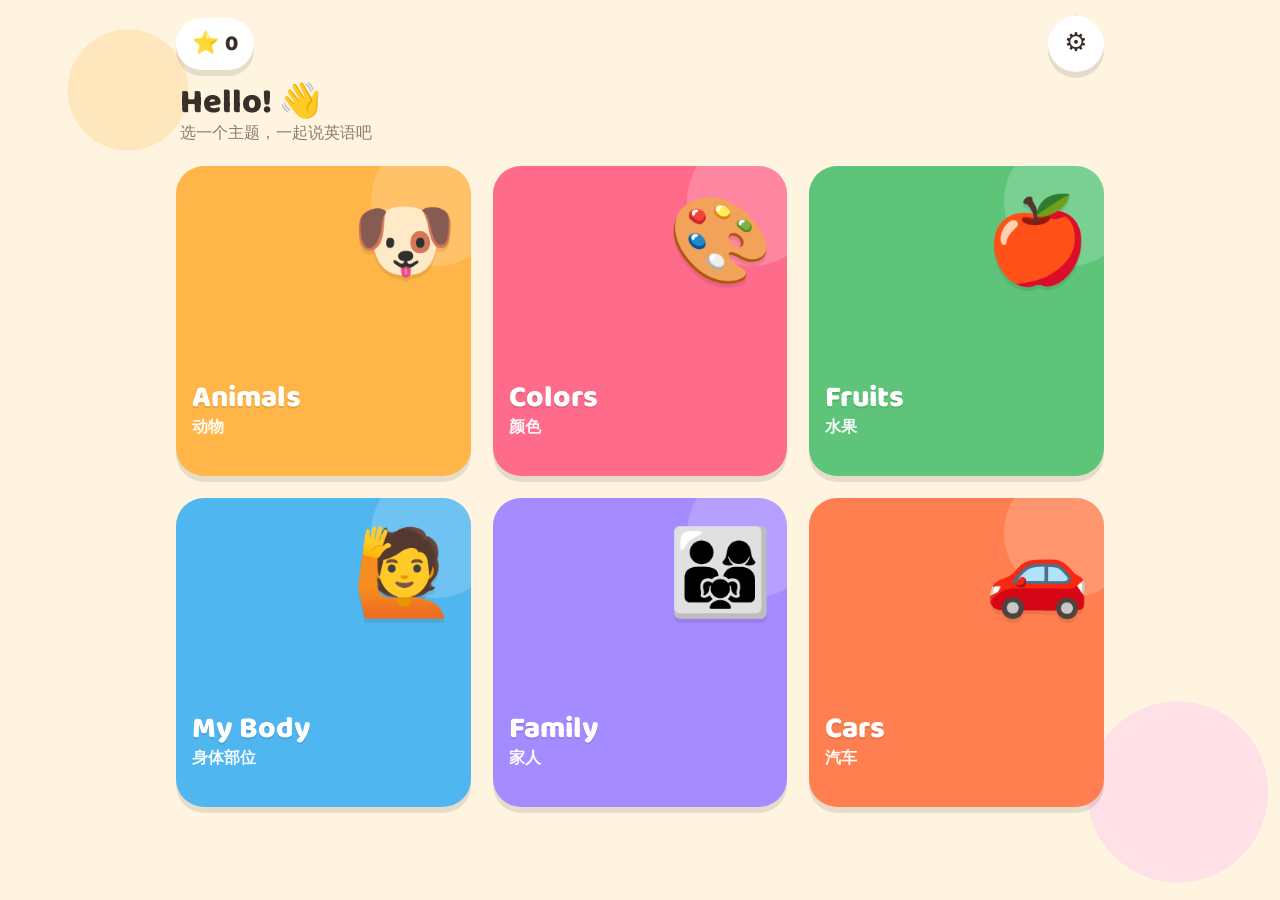
==== src_claude/index.html @ 4263cb34 "第一版本" ====
<!DOCTYPE html>
<html lang="zh-CN">
<head>
<meta charset="UTF-8">
<meta name="viewport" content="width=device-width, initial-scale=1, maximum-scale=1, user-scalable=no, viewport-fit=cover">
<meta name="theme-color" content="#FFF4E0">
<meta name="apple-mobile-web-app-capable" content="yes">
<meta name="apple-mobile-web-app-status-bar-style" content="default">
<title>Hello English</title>
<link rel="preconnect" href="https://fonts.googleapis.com">
<link href="https://fonts.googleapis.com/css2?family=Baloo+2:wght@600;700;800&display=swap" rel="stylesheet">
<link rel="stylesheet" href="css/app.css">
</head>
<body>
<div id="app"></div>
<div class="toast" id="toast"></div>

<script src="js/app.js"></script>
</body>
</html>
---- src_claude/css/app.css ----
:root{
  --bg:#FFF4E0; --ink:#3A2E2A; --ink-soft:#8A7A70; --card:#FFFFFF;
  --shadow:0 6px 0 rgba(58,46,42,.12);
  --radius:28px;
  --good:#4CC38A; --bad:#FF6B6B; --star:#FFC531;
  --font:"Baloo 2","PingFang SC","Microsoft YaHei","Hiragino Sans GB",system-ui,sans-serif;
}
*{box-sizing:border-box;-webkit-tap-highlight-color:transparent;}
html,body{margin:0;height:100%;}
body{
  background:var(--bg);color:var(--ink);font-family:var(--font);
  user-select:none;-webkit-user-select:none;touch-action:manipulation;overflow:hidden;
  background-image:radial-gradient(circle at 10% 10%,#FFE7BD 0 60px,transparent 61px),
                   radial-gradient(circle at 92% 88%,#FFE0E6 0 90px,transparent 91px);
}
button{font-family:inherit;color:inherit;border:0;background:none;cursor:pointer;padding:0;}
#app{
  height:100%;max-width:960px;margin:0 auto;display:flex;flex-direction:column;
  padding:calc(env(safe-area-inset-top) + 12px) 16px calc(env(safe-area-inset-bottom) + 16px);
}
.screen{flex:1;display:flex;flex-direction:column;min-height:0;animation:enter .28s ease-out;}
@keyframes enter{from{opacity:0;transform:translateY(14px)}to{opacity:1;transform:none}}

/* ---------- top bar ---------- */
.bar{display:flex;align-items:center;gap:12px;min-height:64px;}
.bar h1{flex:1;margin:0;font-size:28px;line-height:1.1;font-weight:800;}
.bar h1 small{display:block;font-size:15px;font-weight:600;color:var(--ink-soft);}
.round{
  width:56px;height:56px;border-radius:50%;background:var(--card);box-shadow:var(--shadow);
  display:grid;place-items:center;font-size:26px;flex:none;transition:transform .1s;
}
.round:active,.press:active{transform:translateY(3px) scale(.97);box-shadow:0 3px 0 rgba(58,46,42,.12);}
.stars{display:flex;align-items:center;gap:6px;background:var(--card);box-shadow:var(--shadow);
  border-radius:999px;padding:8px 16px;font-size:22px;font-weight:800;}

/* ---------- home ---------- */
.hello{margin:8px 4px 16px;}
.hello .big{font-size:34px;font-weight:800;line-height:1.1;}
.hello .sub{font-size:16px;color:var(--ink-soft);}
.scroll{flex:1;overflow-y:auto;margin:0 -16px;padding:4px 16px 24px;-webkit-overflow-scrolling:touch;}
.themes{display:grid;grid-template-columns:repeat(2,1fr);gap:16px;}
@media(min-width:640px){.themes{grid-template-columns:repeat(3,1fr);gap:22px;}}
.theme{
  position:relative;background:var(--c);border-radius:var(--radius);box-shadow:var(--shadow);
  padding:18px 16px 16px;text-align:left;color:#fff;overflow:hidden;aspect-ratio:1/1.05;
  display:flex;flex-direction:column;justify-content:flex-end;transition:transform .1s;
}
.theme::before{content:"";position:absolute;right:-30px;top:-30px;width:130px;height:130px;border-radius:50%;background:rgba(255,255,255,.18);}
.theme .emo{position:absolute;top:12px;right:14px;font-size:clamp(56px,16vw,84px);filter:drop-shadow(0 4px 0 rgba(0,0,0,.08));}
.theme .en{font-size:clamp(24px,6vw,30px);font-weight:800;line-height:1;text-shadow:0 2px 0 rgba(0,0,0,.1);}
.theme .zh{font-size:16px;font-weight:600;opacity:.95;margin-top:2px;}
.progress{margin-top:10px;height:10px;border-radius:99px;background:rgba(255,255,255,.35);overflow:hidden;}
.progress i{display:block;height:100%;background:#fff;border-radius:99px;}

/* ---------- word grid ---------- */
.words{display:grid;grid-template-columns:repeat(3,1fr);gap:12px;}
@media(min-width:640px){.words{grid-template-columns:repeat(5,1fr);gap:16px;}}
.word{
  position:relative;background:var(--card);border-radius:22px;box-shadow:var(--shadow);
  aspect-ratio:1/1.1;display:flex;flex-direction:column;align-items:center;justify-content:center;gap:2px;
  transition:transform .1s;border:4px solid transparent;
}
.word .v{font-size:clamp(40px,11vw,56px);line-height:1.1;}
.word .t{font-size:17px;font-weight:700;}
.word .z{font-size:12px;color:var(--ink-soft);margin-top:-4px;}
.word.seen::after{content:"⭐";position:absolute;top:4px;right:6px;font-size:14px;}
.swatch{width:1em;height:1em;border-radius:50%;background:var(--c);display:inline-block;
  box-shadow:inset 0 -.08em 0 rgba(0,0,0,.12);border:2px solid rgba(0,0,0,.06);}
.footer{padding-top:12px;}
.cta{
  width:100%;height:72px;border-radius:999px;background:var(--c,#FF8A5C);color:#fff;
  font-size:26px;font-weight:800;box-shadow:0 6px 0 rgba(0,0,0,.15);display:flex;align-items:center;justify-content:center;gap:10px;
}
.cta.ghost{background:var(--card);color:var(--ink);}

/* ---------- detail ---------- */
.stage{flex:1;display:flex;align-items:center;justify-content:center;gap:10px;min-height:0;}
.flash{
  flex:1;max-width:460px;background:var(--card);border-radius:36px;box-shadow:0 10px 0 rgba(58,46,42,.12);
  padding:28px 20px 24px;text-align:center;border:6px solid var(--c);
}
.flash .pic{font-size:clamp(120px,38vw,200px);line-height:1.1;display:inline-block;}
.flash .pic.pop{animation:pop .5s;}
@keyframes pop{0%{transform:scale(1)}30%{transform:scale(1.18) rotate(-6deg)}60%{transform:scale(.95) rotate(4deg)}100%{transform:scale(1)}}
.flash .w{font-size:clamp(44px,12vw,64px);font-weight:800;line-height:1;margin-top:6px;color:var(--c-dark,var(--ink));}
.flash .z{font-size:20px;color:var(--ink-soft);margin-top:4px;}
.flash .row{display:flex;gap:12px;justify-content:center;margin-top:18px;}
.pill{height:60px;padding:0 22px;border-radius:999px;background:var(--bg);font-size:20px;font-weight:700;display:flex;align-items:center;gap:8px;box-shadow:0 4px 0 rgba(58,46,42,.1);}
.pill.speaking{background:var(--c);color:#fff;}
.arrow{width:60px;height:60px;border-radius:50%;background:var(--card);box-shadow:var(--shadow);font-size:28px;display:grid;place-items:center;flex:none;}
.arrow[disabled]{opacity:.3;}
.dots{display:flex;gap:6px;justify-content:center;padding:14px 0 4px;flex-wrap:wrap;}
.dots i{width:10px;height:10px;border-radius:50%;background:rgba(58,46,42,.15);}
.dots i.on{background:var(--c);width:26px;border-radius:99px;}

/* ---------- game ---------- */
.gstars{display:flex;gap:4px;font-size:26px;}
.gstars span{filter:grayscale(1);opacity:.35;transition:all .3s;}
.gstars span.got{filter:none;opacity:1;animation:pop .5s;}
.prompt{display:flex;flex-direction:column;align-items:center;gap:8px;padding:6px 0 14px;}
.listen{
  width:112px;height:112px;border-radius:50%;background:var(--c);color:#fff;font-size:50px;
  display:grid;place-items:center;box-shadow:0 8px 0 rgba(0,0,0,.15);position:relative;
}
.listen::after{content:"";position:absolute;inset:-10px;border-radius:50%;border:4px solid var(--c);opacity:0;}
.listen.pulse::after{animation:ring 1.2s ease-out infinite;}
@keyframes ring{0%{opacity:.7;transform:scale(.9)}100%{opacity:0;transform:scale(1.25)}}
.q{font-size:24px;font-weight:700;}
.q b{color:var(--c-dark,var(--ink));}
.opts{flex:1;display:grid;grid-template-columns:1fr 1fr;gap:14px;align-content:center;max-width:560px;width:100%;margin:0 auto;}
.opt{
  background:var(--card);border-radius:28px;box-shadow:var(--shadow);aspect-ratio:1/1;
  display:grid;place-items:center;font-size:clamp(64px,20vw,110px);border:6px solid transparent;transition:transform .1s;
}
.opt.right{border-color:var(--good);background:#E8FFF2;animation:pop .5s;}
.opt.wrong{border-color:var(--bad);animation:shake .45s;}
.opt.dim{opacity:.35;}
@keyframes shake{20%,60%{transform:translateX(-10px)}40%,80%{transform:translateX(10px)}}

/* ---------- result ---------- */
.result{flex:1;display:flex;flex-direction:column;align-items:center;justify-content:center;text-align:center;gap:10px;}
.result .trophy{font-size:140px;animation:pop 1s;}
.result h2{margin:0;font-size:40px;font-weight:800;}
.result .gstars{font-size:44px;}
.result .btns{display:flex;flex-direction:column;gap:14px;width:100%;max-width:380px;margin-top:20px;}

/* ---------- parent gate & settings ---------- */
.hold{position:relative;}
.hold svg{position:absolute;inset:-4px;width:64px;height:64px;transform:rotate(-90deg);pointer-events:none;}
.hold circle{fill:none;stroke:var(--c,#FF8A5C);stroke-width:4;stroke-dasharray:188;stroke-dashoffset:188;}
.hold.holding circle{transition:stroke-dashoffset 1.6s linear;stroke-dashoffset:0;}
.toast{position:fixed;left:50%;bottom:calc(env(safe-area-inset-bottom) + 24px);transform:translateX(-50%);
  background:var(--ink);color:#fff;padding:10px 18px;border-radius:999px;font-size:15px;opacity:0;transition:opacity .2s;pointer-events:none;white-space:nowrap;z-index:50;}
.toast.show{opacity:.92;}
.mask{position:fixed;inset:0;background:rgba(58,46,42,.45);display:flex;align-items:flex-end;justify-content:center;z-index:40;animation:fade .2s;}
@keyframes fade{from{opacity:0}}
.sheet{background:var(--card);width:100%;max-width:560px;border-radius:28px 28px 0 0;padding:22px 20px calc(env(safe-area-inset-bottom) + 22px);animation:up .25s ease-out;font-family:"PingFang SC","Microsoft YaHei",system-ui,sans-serif;}
@keyframes up{from{transform:translateY(100%)}}
.sheet h3{margin:0 0 4px;font-size:22px;}
.sheet .note{color:var(--ink-soft);font-size:13px;margin:0 0 14px;}
.set{display:flex;align-items:center;justify-content:space-between;padding:14px 0;border-top:1px solid #F1E8DE;font-size:17px;}
.seg{display:flex;background:var(--bg);border-radius:999px;padding:4px;}
.seg button{padding:8px 14px;border-radius:999px;font-size:15px;}
.seg button.on{background:var(--card);box-shadow:0 2px 4px rgba(0,0,0,.08);font-weight:700;}
.switch{width:54px;height:32px;border-radius:99px;background:#E4D9CE;position:relative;transition:background .2s;}
.switch::after{content:"";position:absolute;top:3px;left:3px;width:26px;height:26px;border-radius:50%;background:#fff;transition:left .2s;box-shadow:0 1px 3px rgba(0,0,0,.2);}
.switch.on{background:var(--good);}
.switch.on::after{left:25px;}
.danger{color:var(--bad);font-size:16px;}

.confetti{position:fixed;top:-40px;font-size:28px;pointer-events:none;z-index:60;animation:fall linear forwards;}
@keyframes fall{to{transform:translateY(110vh) rotate(540deg);}}
.hide-zh .z,.hide-zh .zh{display:none;}
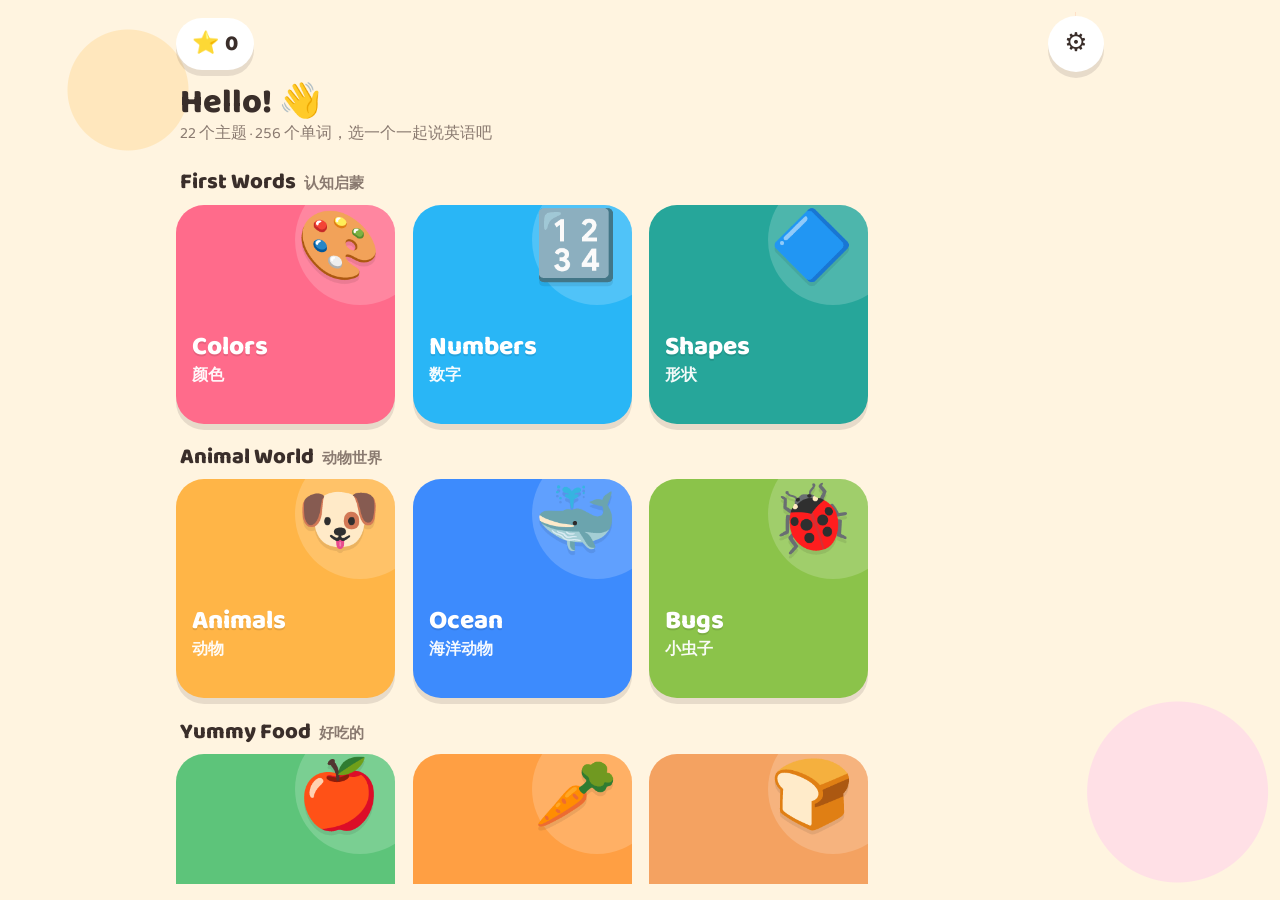
==== commit 562b38db: "扩充更多模块与选项" ====
--- a/src_claude/index.html
+++ b/src_claude/index.html
@@ -7,14 +7,21 @@
 <meta name="apple-mobile-web-app-capable" content="yes">
 <meta name="apple-mobile-web-app-status-bar-style" content="default">
 <title>Hello English</title>
+<link rel="manifest" href="manifest.webmanifest">
+<link rel="icon" type="image/png" sizes="32x32" href="icons/favicon-32.png">
+<link rel="apple-touch-icon" href="icons/apple-touch-icon.png">
+<meta name="apple-mobile-web-app-title" content="Hello English">
+<meta name="mobile-web-app-capable" content="yes">
 <link rel="preconnect" href="https://fonts.googleapis.com">
 <link href="https://fonts.googleapis.com/css2?family=Baloo+2:wght@600;700;800&display=swap" rel="stylesheet">
-<link rel="stylesheet" href="css/app.css">
+<!-- 发版时同步修改这里的 ?v= 与 sw.js 的 VERSION -->
+<link rel="stylesheet" href="css/app.css?v=1.1.0">
 </head>
 <body>
 <div id="app"></div>
 <div class="toast" id="toast"></div>
 
-<script src="js/app.js"></script>
+<script src="js/data.js?v=1.1.0"></script>
+<script src="js/app.js?v=1.1.0"></script>
 </body>
 </html>
--- a/src_claude/css/app.css
+++ b/src_claude/css/app.css
@@ -38,23 +38,28 @@
 .hello .big{font-size:34px;font-weight:800;line-height:1.1;}
 .hello .sub{font-size:16px;color:var(--ink-soft);}
 .scroll{flex:1;overflow-y:auto;margin:0 -16px;padding:4px 16px 24px;-webkit-overflow-scrolling:touch;}
-.themes{display:grid;grid-template-columns:repeat(2,1fr);gap:16px;}
-@media(min-width:640px){.themes{grid-template-columns:repeat(3,1fr);gap:22px;}}
+.themes{display:grid;grid-template-columns:repeat(2,1fr);gap:14px;}
+@media(min-width:520px){.themes{grid-template-columns:repeat(3,1fr);gap:18px;}}
+@media(min-width:880px){.themes{grid-template-columns:repeat(4,1fr);}}
+.group{margin:22px 4px 10px;font-size:22px;font-weight:800;line-height:1.1;}
+.group:first-child{margin-top:4px;}
+.group small{font-size:15px;font-weight:600;color:var(--ink-soft);margin-left:4px;}
 .theme{
   position:relative;background:var(--c);border-radius:var(--radius);box-shadow:var(--shadow);
-  padding:18px 16px 16px;text-align:left;color:#fff;overflow:hidden;aspect-ratio:1/1.05;
+  padding:18px 16px 16px;text-align:left;color:#fff;overflow:hidden;aspect-ratio:1/1;container-type:inline-size;
   display:flex;flex-direction:column;justify-content:flex-end;transition:transform .1s;
 }
 .theme::before{content:"";position:absolute;right:-30px;top:-30px;width:130px;height:130px;border-radius:50%;background:rgba(255,255,255,.18);}
-.theme .emo{position:absolute;top:12px;right:14px;font-size:clamp(56px,16vw,84px);filter:drop-shadow(0 4px 0 rgba(0,0,0,.08));}
-.theme .en{font-size:clamp(24px,6vw,30px);font-weight:800;line-height:1;text-shadow:0 2px 0 rgba(0,0,0,.1);}
+.theme .emo{position:absolute;top:6cqi;right:7cqi;font-size:36cqi;line-height:1;filter:drop-shadow(0 4px 0 rgba(0,0,0,.08));}
+.theme .en{font-size:clamp(18px,14cqi,30px);font-weight:800;line-height:1;text-shadow:0 2px 0 rgba(0,0,0,.1);}
 .theme .zh{font-size:16px;font-weight:600;opacity:.95;margin-top:2px;}
 .progress{margin-top:10px;height:10px;border-radius:99px;background:rgba(255,255,255,.35);overflow:hidden;}
 .progress i{display:block;height:100%;background:#fff;border-radius:99px;}
 
 /* ---------- word grid ---------- */
 .words{display:grid;grid-template-columns:repeat(3,1fr);gap:12px;}
-@media(min-width:640px){.words{grid-template-columns:repeat(5,1fr);gap:16px;}}
+@media(min-width:520px){.words{grid-template-columns:repeat(4,1fr);gap:14px;}}
+@media(min-width:760px){.words{grid-template-columns:repeat(5,1fr);gap:16px;}}
 .word{
   position:relative;background:var(--card);border-radius:22px;box-shadow:var(--shadow);
   aspect-ratio:1/1.1;display:flex;flex-direction:column;align-items:center;justify-content:center;gap:2px;
@@ -151,3 +156,8 @@
 .confetti{position:fixed;top:-40px;font-size:28px;pointer-events:none;z-index:60;animation:fall linear forwards;}
 @keyframes fall{to{transform:translateY(110vh) rotate(540deg);}}
 .hide-zh .z,.hide-zh .zh{display:none;}
+
+/* 数字 / 形状主题 */
+.digit{display:inline-block;min-width:1em;font-weight:800;line-height:1;color:var(--c-dark,var(--c));text-shadow:0 .05em 0 rgba(0,0,0,.08);}
+.shape{width:1em;height:1em;display:inline-block;vertical-align:middle;filter:drop-shadow(0 .04em 0 rgba(0,0,0,.12));}
+.flash .count{font-size:26px;line-height:1.3;margin:8px auto 0;max-width:260px;letter-spacing:2px;}
